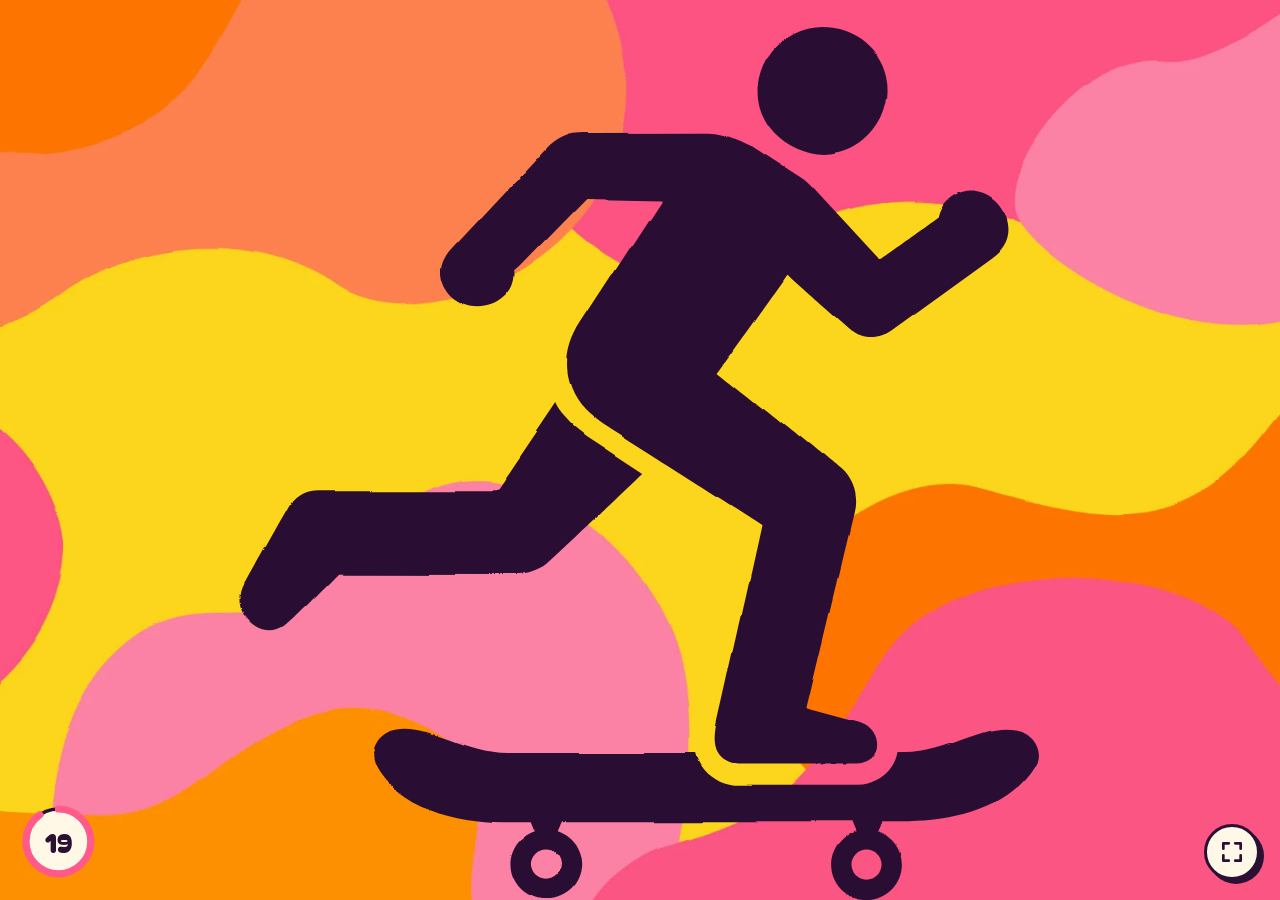
==== index.html @ 972cb2bc "Point the background back to background.webp The CSS referenced assets/background.png, which isn't i" ====
<!doctype html>
<html lang="en">
<head>
  <meta charset="utf-8">
  <meta name="viewport" content="width=device-width, initial-scale=1">
  <title>Nicole Laguerta DES 225</title>
  <meta name="description" content="A playful DES 225 installation where you match silhouettes on the wall. Coming soon.">
  <link rel="preconnect" href="https://fonts.googleapis.com">
  <link rel="preconnect" href="https://fonts.gstatic.com" crossorigin>
  <link href="https://fonts.googleapis.com/css2?family=Bagel+Fat+One&family=Rubik:wght@500;700&display=swap" rel="stylesheet">
  <!-- Bump ?v= after each change so browsers load the new files instead of an old copy -->
  <link rel="stylesheet" href="style.css?v=14">
</head>
<body>
  <!-- "Line boil" wobble, like the Unity shader: noise nudges the edges, and a new noise
       pattern every ~0.3s (script.js) makes the art twitch like hand-drawn animation -->
  <svg class="filters" aria-hidden="true" focusable="false">
    <filter id="boil-bg" x="0" y="0" width="100%" height="100%">
      <feTurbulence class="boil-noise" type="fractalNoise" baseFrequency="0.006" numOctaves="1" seed="1"/>
      <feDisplacementMap in="SourceGraphic" scale="10" xChannelSelector="R" yChannelSelector="G"/>
    </filter>
    <filter id="boil-fig" x="-5%" y="-5%" width="110%" height="110%">
      <feTurbulence class="boil-noise" type="fractalNoise" baseFrequency="0.025" numOctaves="1" seed="1"/>
      <feDisplacementMap in="SourceGraphic" scale="2.5" xChannelSelector="R" yChannelSelector="G"/>
    </filter>
  </svg>
  <div class="bg" aria-hidden="true"></div>

  <main class="stage" id="stage" aria-label="Silhouettes to match"></main>

  <footer class="bottom">
    <div class="timer" id="timer" role="timer" aria-label="Time left in this scene">
      <svg viewBox="0 0 64 64" aria-hidden="true">
        <circle class="track" cx="32" cy="32" r="27"/>
        <circle class="ring" id="timerRing" cx="32" cy="32" r="27"/>
      </svg>
      <span id="timerText">30</span>
    </div>
  </footer>

  <button class="fs-btn" id="fsBtn" type="button" aria-label="Enter fullscreen" title="Fullscreen (F)">
    <svg class="icon-enter" viewBox="0 0 24 24" aria-hidden="true"><path d="M4 9V4h5M20 9V4h-5M4 15v5h5M20 15v5h-5"/></svg>
    <svg class="icon-exit" viewBox="0 0 24 24" aria-hidden="true"><path d="M9 4v5H4M15 4v5h5M9 20v-5H4M15 20v-5h5"/></svg>
  </button>

  <script src="icons.js?v=14"></script>
  <script src="scenes.js?v=14"></script>
  <script src="script.js?v=14"></script>
</body>
</html>
---- style.css ----
:root {
  --ink: #2a1033;
  --cream: #fff8e7;
  --pink: #ff5a8a;
}

* { box-sizing: border-box; margin: 0; }

html, body { height: 100%; }

body {
  background: #ffd61f;
  color: var(--ink);
  font-family: "Rubik", system-ui, sans-serif;
  overflow: hidden;
  display: flex;
  flex-direction: column;
  height: 100vh;
  height: 100dvh;
}

/* Background artwork on its own layer so it can wobble; it overhangs the screen so the
   wobble never pulls in a blank edge */
.bg {
  position: fixed;
  inset: -24px;
  z-index: -1;
  background: url("assets/background.webp?v=2") center / cover no-repeat;
  filter: url(#boil-bg);
}
.filters { position: absolute; width: 0; height: 0; }

/* ---------- Silhouette stage ---------- */
.stage {
  flex: 1;
  min-height: 0;
  display: flex;
  align-items: flex-end;
  justify-content: center;
  /* No bottom padding: the floor in each scene is the screen's bottom edge */
  padding: 3vh clamp(16px, 8vw, 120px) 0;
}

.stage svg {
  width: 100%;
  height: 100%;
  overflow: visible;
}

.figure {
  fill: var(--ink);
  transform-box: fill-box;
  transform-origin: 50% 100%;
  animation: pop 0.6s cubic-bezier(.34, 1.56, .64, 1) both;
  animation-delay: calc(var(--i) * 110ms);
}

@keyframes pop {
  from { transform: scale(0.2) translateY(30px); opacity: 0; }
  to   { transform: scale(1) translateY(0); opacity: 1; }
}

/* ---------- Timer (floats over the stage, bottom-left) ---------- */
.bottom {
  position: fixed;
  left: 20px;
  bottom: 20px;
  z-index: 1;
}

.timer {
  position: relative;
  width: clamp(56px, 6vw, 84px);
  aspect-ratio: 1;
  display: grid;
  place-items: center;
  flex-shrink: 0;
}
.timer svg {
  position: absolute;
  inset: 0;
  transform: rotate(-90deg);
}
.timer .track { fill: var(--cream); stroke: var(--ink); stroke-width: 3; }
.timer .ring {
  fill: none;
  stroke: var(--pink);
  stroke-width: 6;
  stroke-linecap: round;
  stroke-dasharray: 169.65;  /* 2 * pi * 27 */
}
.timer span {
  position: relative;
  font-family: "Bagel Fat One", "Rubik", sans-serif;
  font-size: clamp(1.2rem, 2vw, 1.9rem);
}
.timer.paused span { font-size: clamp(0.8rem, 1.2vw, 1.1rem); }
.timer.urgent span { color: #d6175a; }


/* ---------- Fullscreen toggle ---------- */
.fs-btn {
  position: fixed;
  right: 20px;
  bottom: 20px;
  z-index: 1;
  width: 56px;
  height: 56px;
  border: 3px solid var(--ink);
  border-radius: 50%;
  background: var(--cream);
  box-shadow: 4px 4px 0 var(--ink);
  cursor: pointer;
  display: grid;
  place-items: center;
  transition: transform 0.15s, box-shadow 0.15s, opacity 0.4s;
}
.fs-btn:hover { transform: translate(-2px, -2px); box-shadow: 6px 6px 0 var(--ink); }
.fs-btn:active { transform: translate(3px, 3px); box-shadow: 1px 1px 0 var(--ink); }
.fs-btn:focus-visible { outline: 3px solid var(--pink); outline-offset: 4px; }
.fs-btn svg {
  width: 26px; height: 26px;
  fill: none; stroke: var(--ink); stroke-width: 2.5;
  stroke-linecap: round; stroke-linejoin: round;
}
.fs-btn .icon-exit { display: none; }
.is-fullscreen .fs-btn .icon-enter { display: none; }
.is-fullscreen .fs-btn .icon-exit { display: block; }

/* In fullscreen, fade the button and cursor away when idle */
.is-fullscreen.idle { cursor: none; }
.is-fullscreen.idle .fs-btn { opacity: 0; pointer-events: none; }

@media (prefers-reduced-motion: reduce) {
  .figure { animation: none; }
  .bg { filter: none; }
}
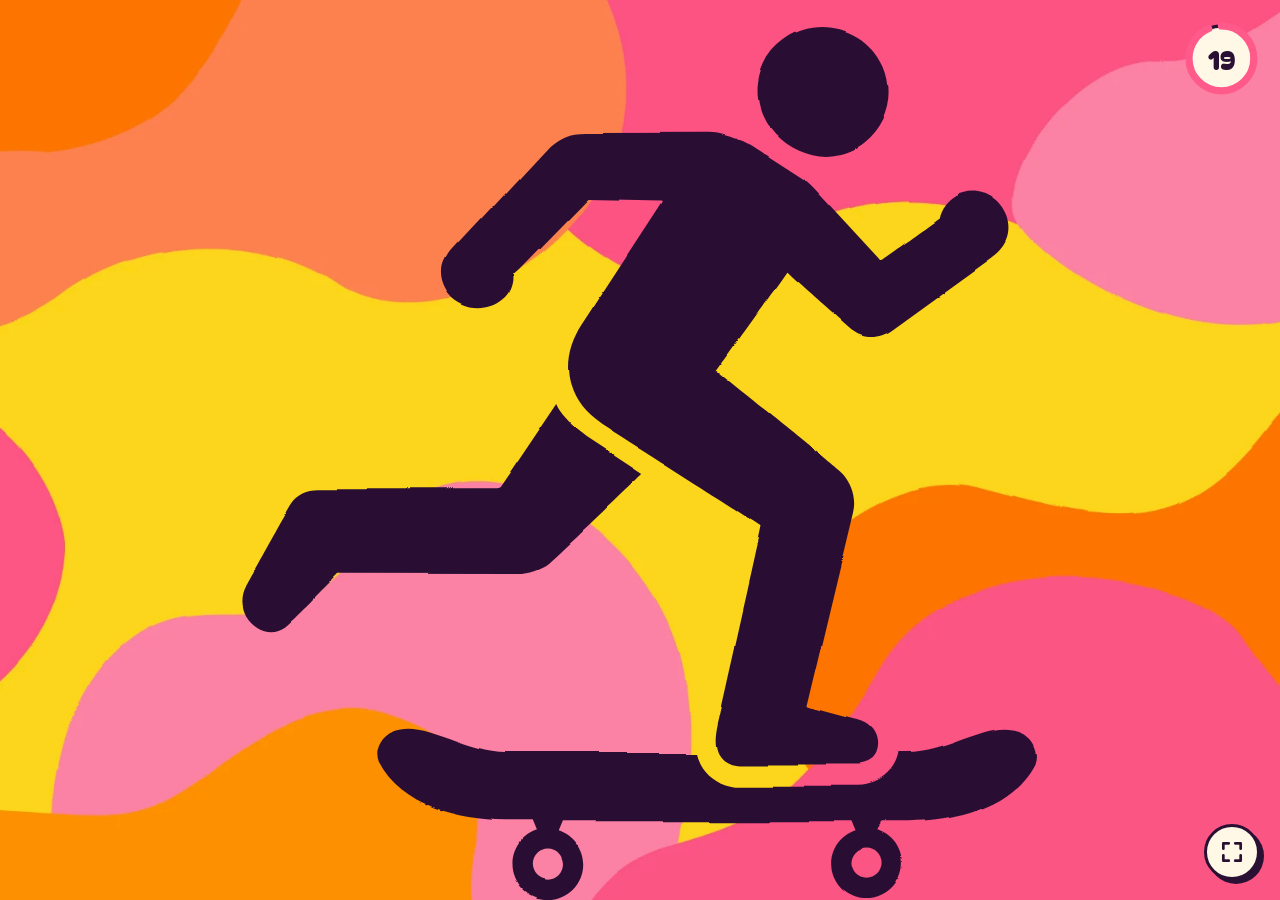
==== commit 54f6a4cb: "Move the timer to the top right Co-Authored-By: Claude Opus 5.5 <noreply@anthropic.com>" ====
--- a/index.html
+++ b/index.html
@@ -9,7 +9,7 @@
   <link rel="preconnect" href="https://fonts.gstatic.com" crossorigin>
   <link href="https://fonts.googleapis.com/css2?family=Bagel+Fat+One&family=Rubik:wght@500;700&display=swap" rel="stylesheet">
   <!-- Bump ?v= after each change so browsers load the new files instead of an old copy -->
-  <link rel="stylesheet" href="style.css?v=14">
+  <link rel="stylesheet" href="style.css?v=15">
 </head>
 <body>
   <!-- "Line boil" wobble, like the Unity shader: noise nudges the edges, and a new noise
@@ -43,8 +43,8 @@
     <svg class="icon-exit" viewBox="0 0 24 24" aria-hidden="true"><path d="M9 4v5H4M15 4v5h5M9 20v-5H4M15 20v-5h5"/></svg>
   </button>
 
-  <script src="icons.js?v=14"></script>
-  <script src="scenes.js?v=14"></script>
-  <script src="script.js?v=14"></script>
+  <script src="icons.js?v=15"></script>
+  <script src="scenes.js?v=15"></script>
+  <script src="script.js?v=15"></script>
 </body>
 </html>
--- a/style.css
+++ b/style.css
@@ -60,11 +60,11 @@
   to   { transform: scale(1) translateY(0); opacity: 1; }
 }
 
-/* ---------- Timer (floats over the stage, bottom-left) ---------- */
+/* ---------- Timer (floats over the stage, top-right) ---------- */
 .bottom {
   position: fixed;
-  left: 20px;
-  bottom: 20px;
+  right: 20px;
+  top: 20px;
   z-index: 1;
 }
 
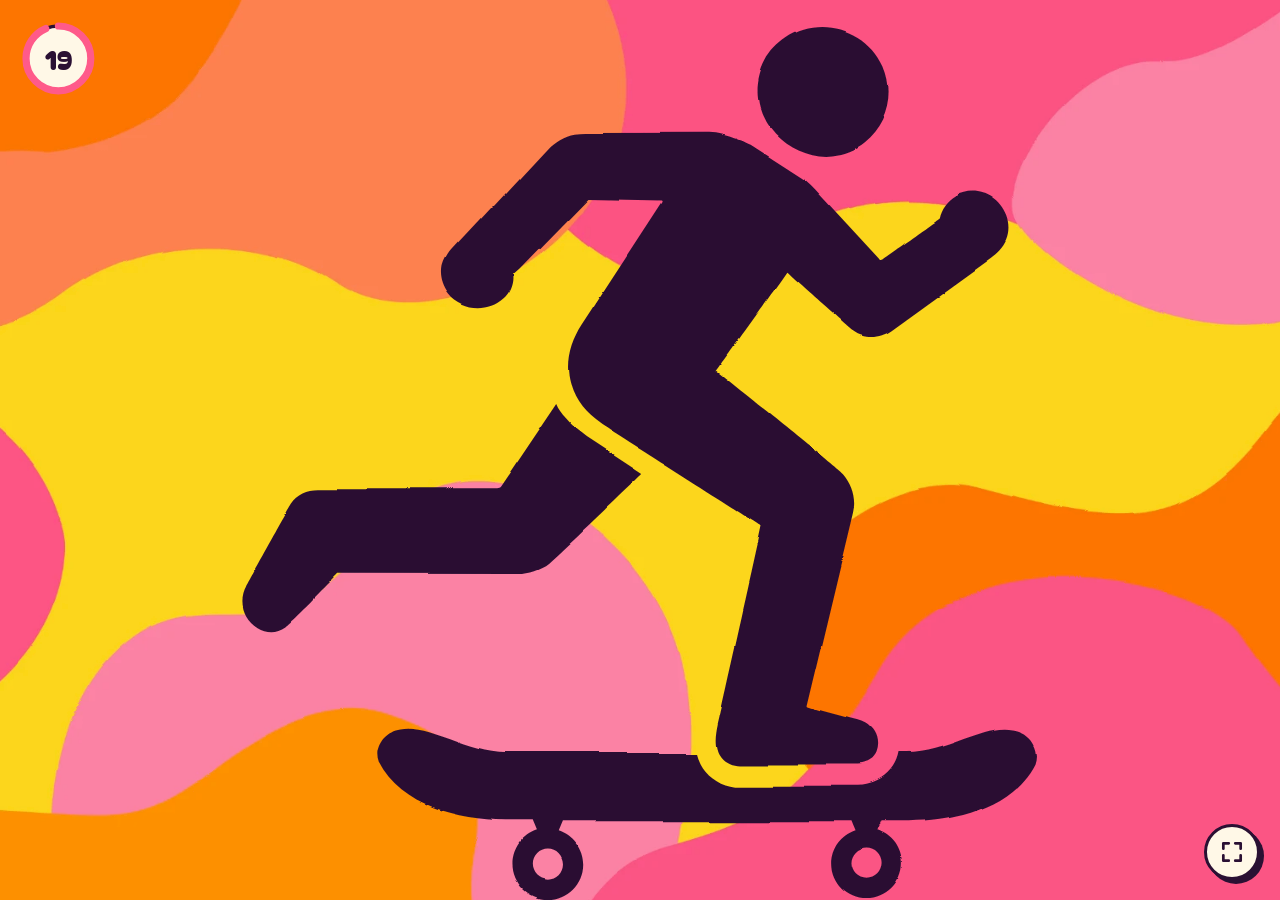
==== commit 67709871: "Count down to a webcam photo at the end of each scene Co-Authored-By: Claude Opus 5.5 <noreply@anthr" ====
--- a/index.html
+++ b/index.html
@@ -9,7 +9,7 @@
   <link rel="preconnect" href="https://fonts.gstatic.com" crossorigin>
   <link href="https://fonts.googleapis.com/css2?family=Bagel+Fat+One&family=Rubik:wght@500;700&display=swap" rel="stylesheet">
   <!-- Bump ?v= after each change so browsers load the new files instead of an old copy -->
-  <link rel="stylesheet" href="style.css?v=15">
+  <link rel="stylesheet" href="style.css?v=16">
 </head>
 <body>
   <!-- "Line boil" wobble, like the Unity shader: noise nudges the edges, and a new noise
@@ -38,13 +38,19 @@
     </div>
   </footer>
 
+  <!-- Webcam photo: countdown over the last seconds, a flash, then the photo -->
+  <video class="cam" id="cam" muted playsinline aria-hidden="true"></video>
+  <div class="countdown" id="countdown" aria-live="assertive" hidden></div>
+  <div class="flash" id="flash" aria-hidden="true"></div>
+  <img class="photo" id="photo" alt="Photo of you matching the silhouette" hidden>
+
   <button class="fs-btn" id="fsBtn" type="button" aria-label="Enter fullscreen" title="Fullscreen (F)">
     <svg class="icon-enter" viewBox="0 0 24 24" aria-hidden="true"><path d="M4 9V4h5M20 9V4h-5M4 15v5h5M20 15v5h-5"/></svg>
     <svg class="icon-exit" viewBox="0 0 24 24" aria-hidden="true"><path d="M9 4v5H4M15 4v5h5M9 20v-5H4M15 20v-5h5"/></svg>
   </button>
 
-  <script src="icons.js?v=15"></script>
-  <script src="scenes.js?v=15"></script>
-  <script src="script.js?v=15"></script>
+  <script src="icons.js?v=16"></script>
+  <script src="scenes.js?v=16"></script>
+  <script src="script.js?v=16"></script>
 </body>
 </html>
--- a/style.css
+++ b/style.css
@@ -60,10 +60,10 @@
   to   { transform: scale(1) translateY(0); opacity: 1; }
 }
 
-/* ---------- Timer (floats over the stage, top-right) ---------- */
+/* ---------- Timer (floats over the stage, top-left) ---------- */
 .bottom {
   position: fixed;
-  right: 20px;
+  left: 20px;
   top: 20px;
   z-index: 1;
 }
@@ -97,6 +97,62 @@
 .timer.paused span { font-size: clamp(0.8rem, 1.2vw, 1.1rem); }
 .timer.urgent span { color: #d6175a; }
 
+
+/* ---------- Webcam photo ---------- */
+/* The camera feed stays invisible; it only supplies frames for the photo */
+.cam { position: fixed; width: 1px; height: 1px; opacity: 0; pointer-events: none; }
+
+.countdown {
+  position: fixed;
+  inset: 0;
+  z-index: 2;
+  display: grid;
+  place-items: center;
+  pointer-events: none;
+  font-family: "Bagel Fat One", "Rubik", sans-serif;
+  font-size: clamp(8rem, 30vh, 18rem);
+  line-height: 1;
+  color: var(--cream);
+  -webkit-text-stroke: 6px var(--ink);
+  paint-order: stroke fill;
+  text-shadow: 8px 8px 0 var(--ink);
+}
+.countdown[hidden] { display: none; }
+.countdown.tick { animation: count 1s ease-out both; }
+@keyframes count {
+  from { transform: scale(1.6); opacity: 0; }
+  20%  { transform: scale(1); opacity: 1; }
+  80%  { opacity: 1; }
+  to   { transform: scale(0.9); opacity: 0; }
+}
+
+.flash {
+  position: fixed;
+  inset: 0;
+  z-index: 3;
+  background: #fff;
+  opacity: 0;
+  pointer-events: none;
+}
+.flash.go { animation: flash 0.6s ease-out; }
+@keyframes flash { from { opacity: 1; } to { opacity: 0; } }
+
+.photo {
+  position: fixed;
+  top: 50%;
+  left: 50%;
+  z-index: 2;
+  max-width: 70vw;
+  max-height: 70vh;
+  border: 14px solid var(--cream);
+  outline: 3px solid var(--ink);
+  box-shadow: 10px 10px 0 var(--ink);
+  transform: translate(-50%, -50%) rotate(-2deg);
+  animation: drop 0.5s cubic-bezier(.34, 1.56, .64, 1) both;
+}
+@keyframes drop {
+  from { transform: translate(-50%, -50%) rotate(-8deg) scale(0.6); opacity: 0; }
+}
 
 /* ---------- Fullscreen toggle ---------- */
 .fs-btn {
@@ -132,6 +188,6 @@
 .is-fullscreen.idle .fs-btn { opacity: 0; pointer-events: none; }
 
 @media (prefers-reduced-motion: reduce) {
-  .figure { animation: none; }
+  .figure, .countdown.tick, .photo { animation: none; }
   .bg { filter: none; }
 }
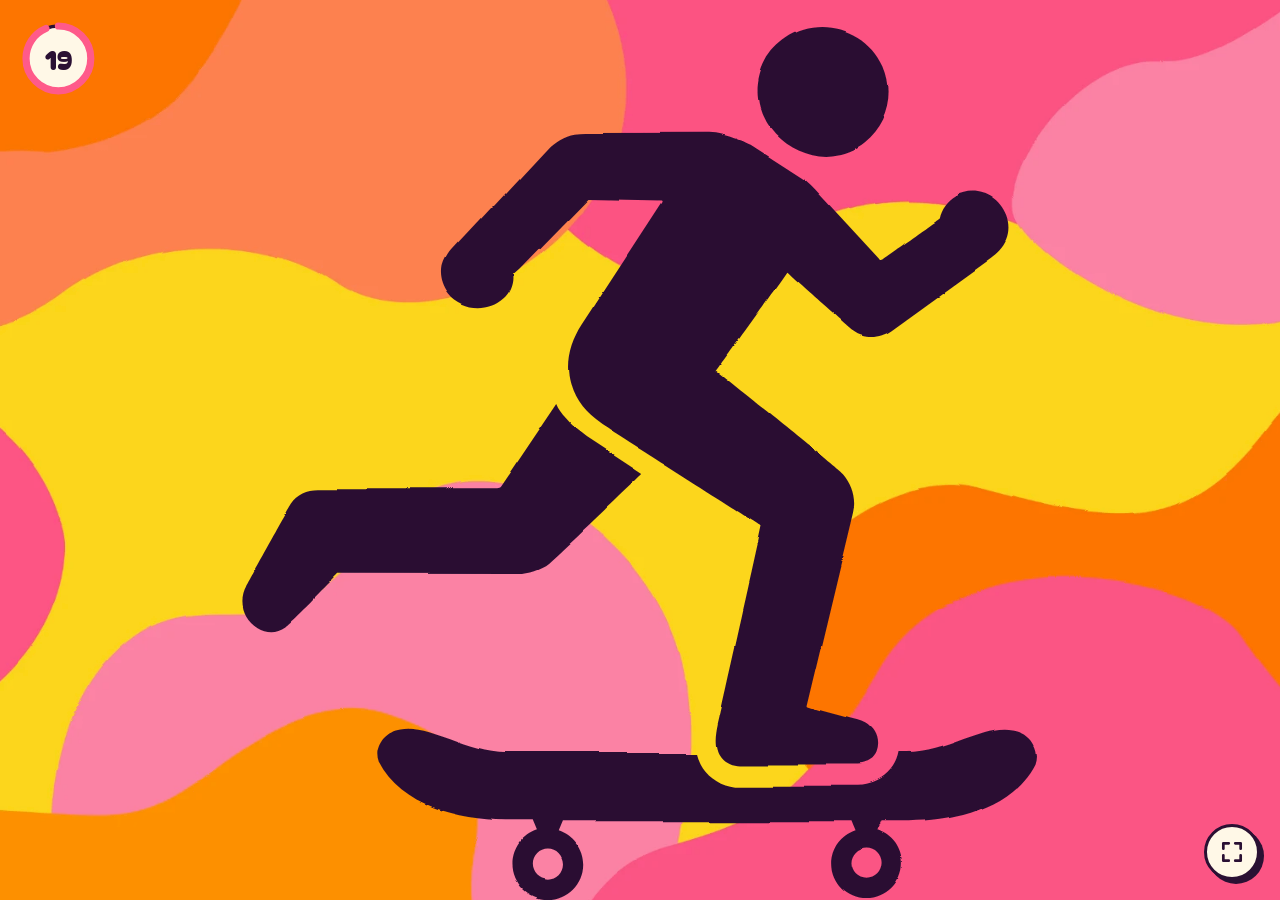
==== commit e975120f: "Add a camera badge, live preview and built-in camera choice to the photo countdown Co-Authored-By: C" ====
--- a/index.html
+++ b/index.html
@@ -9,7 +9,7 @@
   <link rel="preconnect" href="https://fonts.gstatic.com" crossorigin>
   <link href="https://fonts.googleapis.com/css2?family=Bagel+Fat+One&family=Rubik:wght@500;700&display=swap" rel="stylesheet">
   <!-- Bump ?v= after each change so browsers load the new files instead of an old copy -->
-  <link rel="stylesheet" href="style.css?v=16">
+  <link rel="stylesheet" href="style.css?v=17">
 </head>
 <body>
   <!-- "Line boil" wobble, like the Unity shader: noise nudges the edges, and a new noise
@@ -39,8 +39,22 @@
   </footer>
 
   <!-- Webcam photo: countdown over the last seconds, a flash, then the photo -->
-  <video class="cam" id="cam" muted playsinline aria-hidden="true"></video>
-  <div class="countdown" id="countdown" aria-live="assertive" hidden></div>
+  <!-- Live camera preview (mirrored), shown top-right during the countdown -->
+  <div class="viewfinder" aria-hidden="true">
+    <video class="cam" id="cam" muted playsinline></video>
+    <span class="vf-rec"></span>
+  </div>
+  <div class="countdown" id="countdown" aria-live="assertive" hidden>
+    <!-- Camera badge with a blinking red dot: tells people a photo is coming -->
+    <div class="cam-badge" aria-label="Photo coming up">
+      <svg viewBox="0 0 48 40" aria-hidden="true">
+        <path class="cam-body" d="M17 6h14l3 5h7a4 4 0 0 1 4 4v18a4 4 0 0 1-4 4H7a4 4 0 0 1-4-4V15a4 4 0 0 1 4-4h7z"/>
+        <circle class="cam-lens" cx="24" cy="23" r="8"/>
+        <circle class="cam-rec" cx="39" cy="17" r="3"/>
+      </svg>
+    </div>
+    <span class="countdown-num" id="countdownNum"></span>
+  </div>
   <div class="flash" id="flash" aria-hidden="true"></div>
   <img class="photo" id="photo" alt="Photo of you matching the silhouette" hidden>
 
@@ -49,8 +63,8 @@
     <svg class="icon-exit" viewBox="0 0 24 24" aria-hidden="true"><path d="M9 4v5H4M15 4v5h5M9 20v-5H4M15 20v-5h5"/></svg>
   </button>
 
-  <script src="icons.js?v=16"></script>
-  <script src="scenes.js?v=16"></script>
-  <script src="script.js?v=16"></script>
+  <script src="icons.js?v=17"></script>
+  <script src="scenes.js?v=17"></script>
+  <script src="script.js?v=17"></script>
 </body>
 </html>
--- a/style.css
+++ b/style.css
@@ -99,16 +99,52 @@
 
 
 /* ---------- Webcam photo ---------- */
-/* The camera feed stays invisible; it only supplies frames for the photo */
-.cam { position: fixed; width: 1px; height: 1px; opacity: 0; pointer-events: none; }
+/* Live preview, top-right. Hidden (but still running) until the countdown starts. */
+.viewfinder {
+  position: fixed;
+  top: 20px;
+  right: 20px;
+  z-index: 2;
+  width: clamp(160px, 26vw, 420px);
+  border: 8px solid var(--cream);
+  outline: 3px solid var(--ink);
+  box-shadow: 6px 6px 0 var(--ink);
+  background: var(--ink);
+  pointer-events: none;
+  opacity: 0;
+  transform: translateY(-16px) rotate(2deg);
+  transition: opacity 0.3s, transform 0.4s cubic-bezier(.34, 1.56, .64, 1);
+}
+.counting .viewfinder { opacity: 1; transform: rotate(2deg); }
+.cam {
+  display: block;
+  width: 100%;
+  transform: scaleX(-1); /* mirror, like a selfie (the photo is mirrored too) */
+}
+.vf-rec {
+  position: absolute;
+  top: 10px;
+  left: 10px;
+  width: 16px;
+  height: 16px;
+  border-radius: 50%;
+  background: #ff2d55;
+  border: 2px solid var(--cream);
+  animation: rec 1s steps(2, jump-none) infinite;
+}
 
 .countdown {
   position: fixed;
   inset: 0;
   z-index: 2;
-  display: grid;
-  place-items: center;
+  display: flex;
+  flex-direction: column;
+  align-items: center;
+  justify-content: center;
+  gap: 2vh;
   pointer-events: none;
+}
+.countdown-num {
   font-family: "Bagel Fat One", "Rubik", sans-serif;
   font-size: clamp(8rem, 30vh, 18rem);
   line-height: 1;
@@ -118,7 +154,25 @@
   text-shadow: 8px 8px 0 var(--ink);
 }
 .countdown[hidden] { display: none; }
-.countdown.tick { animation: count 1s ease-out both; }
+.countdown-num.tick { animation: count 1s ease-out both; }
+
+.cam-badge {
+  width: clamp(96px, 16vh, 180px);
+  aspect-ratio: 1;
+  border: 4px solid var(--ink);
+  border-radius: 50%;
+  background: var(--cream);
+  box-shadow: 6px 6px 0 var(--ink);
+  display: grid;
+  place-items: center;
+  animation: badge-in 0.4s cubic-bezier(.34, 1.56, .64, 1) both;
+}
+.cam-badge svg { width: 62%; overflow: visible; }
+.cam-body { fill: var(--ink); }
+.cam-lens { fill: var(--cream); stroke: var(--ink); stroke-width: 3; }
+.cam-rec { fill: #ff2d55; animation: rec 1s steps(2, jump-none) infinite; }
+@keyframes badge-in { from { transform: scale(0); } }
+@keyframes rec { 50% { opacity: 0.15; } }
 @keyframes count {
   from { transform: scale(1.6); opacity: 0; }
   20%  { transform: scale(1); opacity: 1; }
@@ -188,6 +242,7 @@
 .is-fullscreen.idle .fs-btn { opacity: 0; pointer-events: none; }
 
 @media (prefers-reduced-motion: reduce) {
-  .figure, .countdown.tick, .photo { animation: none; }
+  .figure, .countdown-num.tick, .photo, .cam-badge, .cam-rec, .vf-rec { animation: none; }
+  .viewfinder { transition: none; }
   .bg { filter: none; }
 }
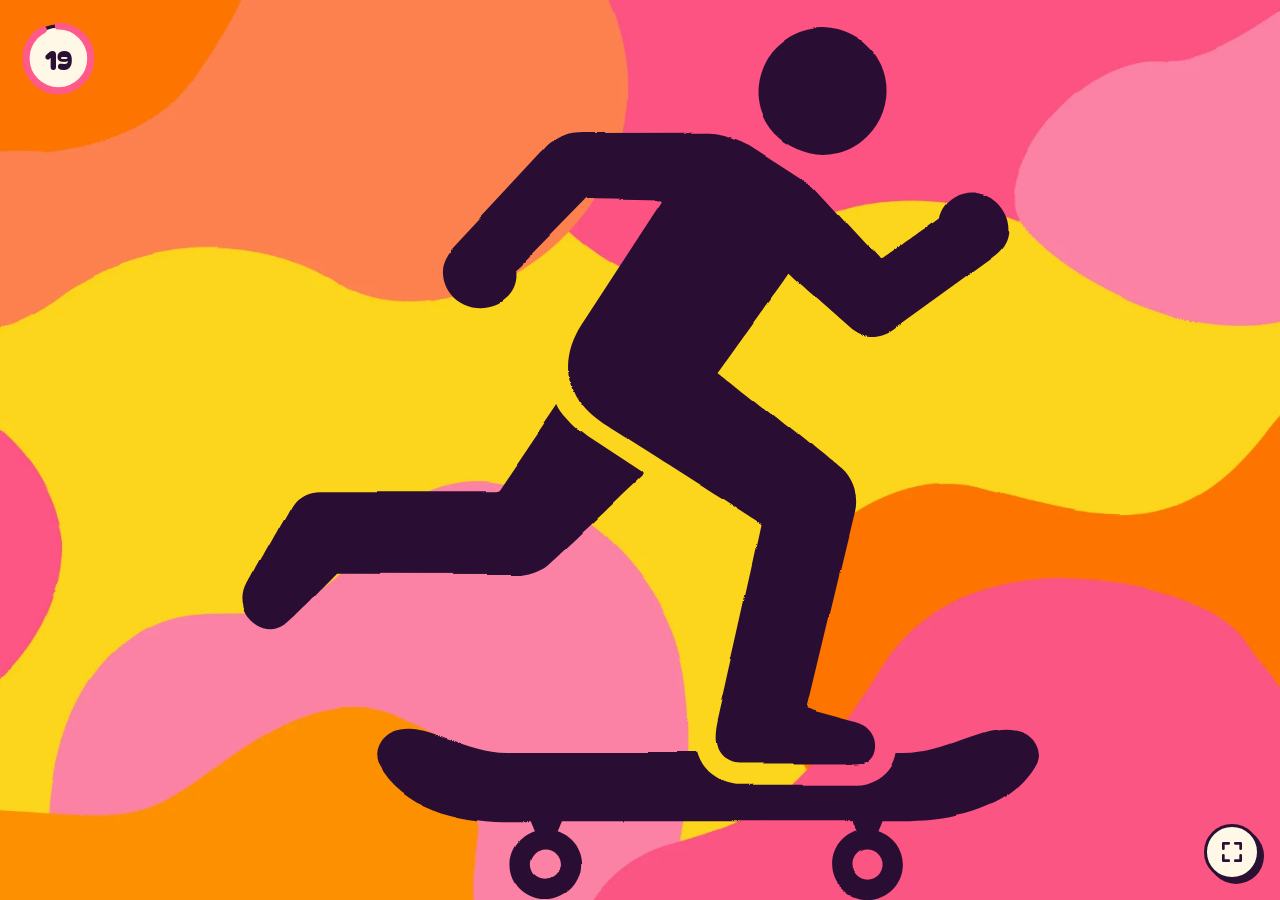
==== commit 4a47c688: "Save each photo and add a gallery page; show the photo for 6 seconds Co-Authored-By: Claude Opus 5.5" ====
--- a/index.html
+++ b/index.html
@@ -9,7 +9,7 @@
   <link rel="preconnect" href="https://fonts.gstatic.com" crossorigin>
   <link href="https://fonts.googleapis.com/css2?family=Bagel+Fat+One&family=Rubik:wght@500;700&display=swap" rel="stylesheet">
   <!-- Bump ?v= after each change so browsers load the new files instead of an old copy -->
-  <link rel="stylesheet" href="style.css?v=17">
+  <link rel="stylesheet" href="style.css?v=18">
 </head>
 <body>
   <!-- "Line boil" wobble, like the Unity shader: noise nudges the edges, and a new noise
@@ -63,8 +63,9 @@
     <svg class="icon-exit" viewBox="0 0 24 24" aria-hidden="true"><path d="M9 4v5H4M15 4v5h5M9 20v-5H4M15 20v-5h5"/></svg>
   </button>
 
-  <script src="icons.js?v=17"></script>
-  <script src="scenes.js?v=17"></script>
-  <script src="script.js?v=17"></script>
+  <script src="icons.js?v=18"></script>
+  <script src="scenes.js?v=18"></script>
+  <script src="photos-db.js?v=18"></script>
+  <script src="script.js?v=18"></script>
 </body>
 </html>
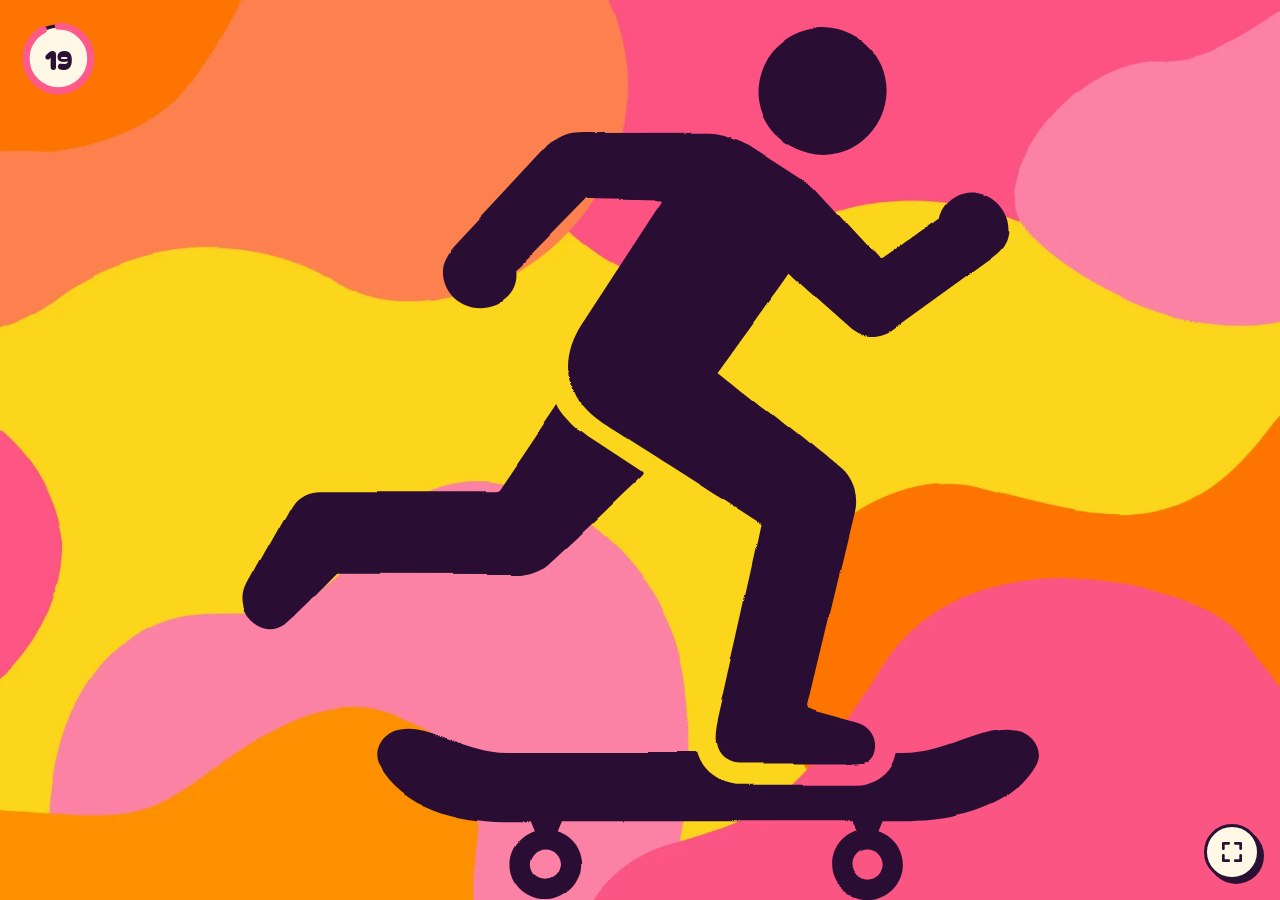
==== commit 72a12524: "Reload into newer versions automatically between scenes Co-Authored-By: Claude Opus 5.5 <noreply@ant" ====
--- a/index.html
+++ b/index.html
@@ -9,7 +9,7 @@
   <link rel="preconnect" href="https://fonts.gstatic.com" crossorigin>
   <link href="https://fonts.googleapis.com/css2?family=Bagel+Fat+One&family=Rubik:wght@500;700&display=swap" rel="stylesheet">
   <!-- Bump ?v= after each change so browsers load the new files instead of an old copy -->
-  <link rel="stylesheet" href="style.css?v=18">
+  <link rel="stylesheet" href="style.css?v=19">
 </head>
 <body>
   <!-- "Line boil" wobble, like the Unity shader: noise nudges the edges, and a new noise
@@ -63,9 +63,9 @@
     <svg class="icon-exit" viewBox="0 0 24 24" aria-hidden="true"><path d="M9 4v5H4M15 4v5h5M9 20v-5H4M15 20v-5h5"/></svg>
   </button>
 
-  <script src="icons.js?v=18"></script>
-  <script src="scenes.js?v=18"></script>
-  <script src="photos-db.js?v=18"></script>
-  <script src="script.js?v=18"></script>
+  <script src="icons.js?v=19"></script>
+  <script src="scenes.js?v=19"></script>
+  <script src="photos-db.js?v=19"></script>
+  <script src="script.js?v=19"></script>
 </body>
 </html>
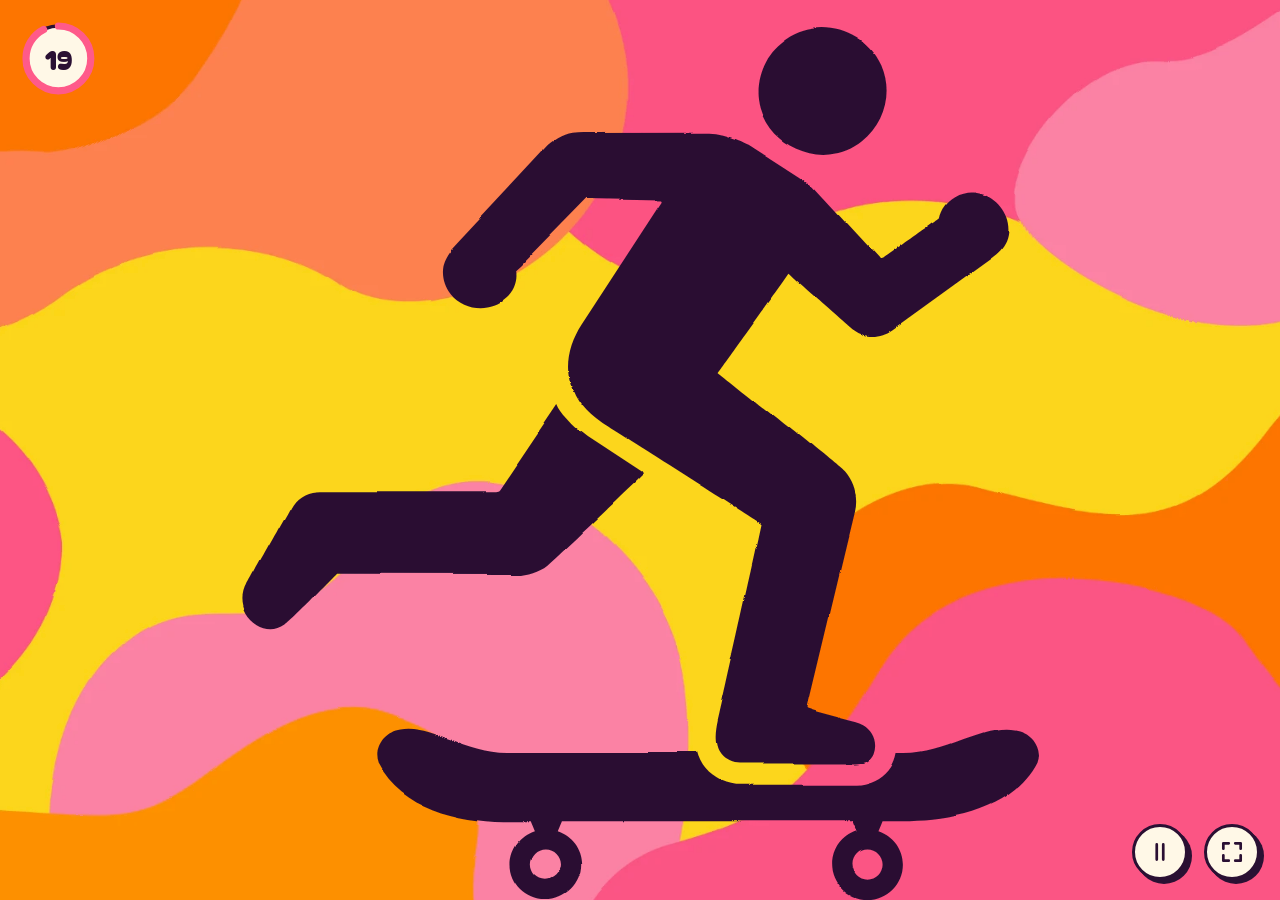
==== commit f69ce857: "Add a pause button that stops the timer and turns the camera off Co-Authored-By: Claude Opus 5.5 <no" ====
--- a/index.html
+++ b/index.html
@@ -9,7 +9,7 @@
   <link rel="preconnect" href="https://fonts.gstatic.com" crossorigin>
   <link href="https://fonts.googleapis.com/css2?family=Bagel+Fat+One&family=Rubik:wght@500;700&display=swap" rel="stylesheet">
   <!-- Bump ?v= after each change so browsers load the new files instead of an old copy -->
-  <link rel="stylesheet" href="style.css?v=19">
+  <link rel="stylesheet" href="style.css?v=20">
 </head>
 <body>
   <!-- "Line boil" wobble, like the Unity shader: noise nudges the edges, and a new noise
@@ -58,14 +58,20 @@
   <div class="flash" id="flash" aria-hidden="true"></div>
   <img class="photo" id="photo" alt="Photo of you matching the silhouette" hidden>
 
+  <!-- Pause: stops the timer and turns the camera off (Space does the same) -->
+  <button class="fs-btn pause-btn" id="pauseBtn" type="button" aria-label="Pause timer and camera" aria-pressed="false" title="Pause (Space)">
+    <svg class="icon-pause" viewBox="0 0 24 24" aria-hidden="true"><path d="M9 5v14M15 5v14"/></svg>
+    <svg class="icon-play" viewBox="0 0 24 24" aria-hidden="true"><path d="M8 5l11 7-11 7z"/></svg>
+  </button>
+
   <button class="fs-btn" id="fsBtn" type="button" aria-label="Enter fullscreen" title="Fullscreen (F)">
     <svg class="icon-enter" viewBox="0 0 24 24" aria-hidden="true"><path d="M4 9V4h5M20 9V4h-5M4 15v5h5M20 15v5h-5"/></svg>
     <svg class="icon-exit" viewBox="0 0 24 24" aria-hidden="true"><path d="M9 4v5H4M15 4v5h5M9 20v-5H4M15 20v-5h5"/></svg>
   </button>
 
-  <script src="icons.js?v=19"></script>
-  <script src="scenes.js?v=19"></script>
-  <script src="photos-db.js?v=19"></script>
-  <script src="script.js?v=19"></script>
+  <script src="icons.js?v=20"></script>
+  <script src="scenes.js?v=20"></script>
+  <script src="photos-db.js?v=20"></script>
+  <script src="script.js?v=20"></script>
 </body>
 </html>
--- a/style.css
+++ b/style.css
@@ -234,6 +234,15 @@
   stroke-linecap: round; stroke-linejoin: round;
 }
 .fs-btn .icon-exit { display: none; }
+
+/* Pause button sits just left of the fullscreen button */
+.pause-btn { right: 92px; }
+.pause-btn .icon-play { display: none; fill: var(--ink); stroke-width: 2; }
+.is-paused .pause-btn { background: var(--pink); }
+.is-paused .pause-btn .icon-pause { display: none; }
+.is-paused .pause-btn .icon-play { display: block; }
+/* Keep the button visible while paused, even when fullscreen hides the controls */
+.is-fullscreen.idle.is-paused .pause-btn { opacity: 1; pointer-events: auto; }
 .is-fullscreen .fs-btn .icon-enter { display: none; }
 .is-fullscreen .fs-btn .icon-exit { display: block; }
 
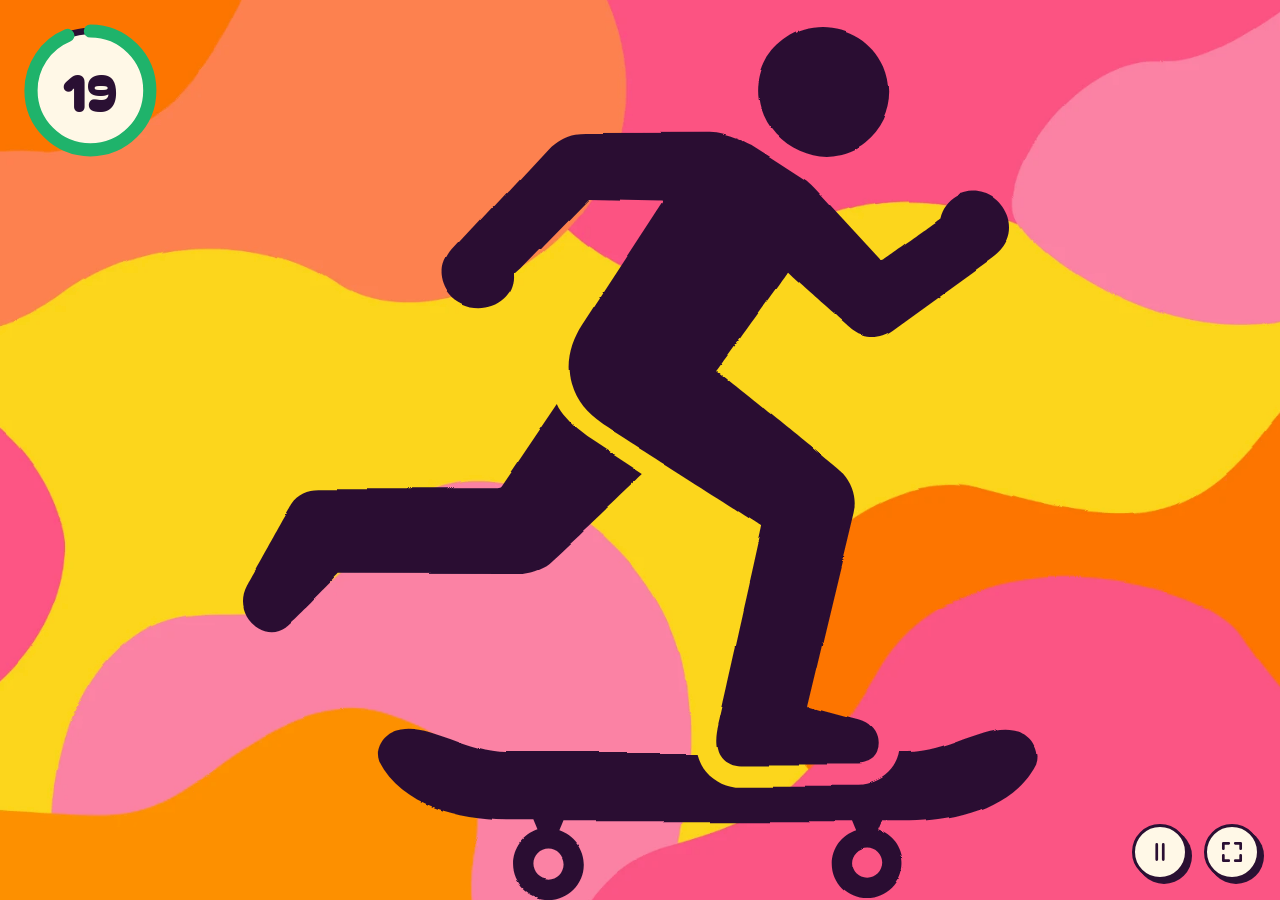
==== commit 3bf49c88: "Make the timer bigger and switch the pink accents to green Widen the stage's side margins to match t" ====
--- a/index.html
+++ b/index.html
@@ -9,7 +9,7 @@
   <link rel="preconnect" href="https://fonts.gstatic.com" crossorigin>
   <link href="https://fonts.googleapis.com/css2?family=Bagel+Fat+One&family=Rubik:wght@500;700&display=swap" rel="stylesheet">
   <!-- Bump ?v= after each change so browsers load the new files instead of an old copy -->
-  <link rel="stylesheet" href="style.css?v=20">
+  <link rel="stylesheet" href="style.css?v=21">
 </head>
 <body>
   <!-- "Line boil" wobble, like the Unity shader: noise nudges the edges, and a new noise
@@ -69,9 +69,9 @@
     <svg class="icon-exit" viewBox="0 0 24 24" aria-hidden="true"><path d="M9 4v5H4M15 4v5h5M9 20v-5H4M15 20v-5h5"/></svg>
   </button>
 
-  <script src="icons.js?v=20"></script>
-  <script src="scenes.js?v=20"></script>
-  <script src="photos-db.js?v=20"></script>
-  <script src="script.js?v=20"></script>
+  <script src="icons.js?v=21"></script>
+  <script src="scenes.js?v=21"></script>
+  <script src="photos-db.js?v=21"></script>
+  <script src="script.js?v=21"></script>
 </body>
 </html>
--- a/style.css
+++ b/style.css
@@ -1,7 +1,7 @@
 :root {
   --ink: #2a1033;
   --cream: #fff8e7;
-  --pink: #ff5a8a;
+  --green: #1fb36b;
 }
 
 * { box-sizing: border-box; margin: 0; }
@@ -37,8 +37,9 @@
   display: flex;
   align-items: flex-end;
   justify-content: center;
-  /* No bottom padding: the floor in each scene is the screen's bottom edge */
-  padding: 3vh clamp(16px, 8vw, 120px) 0;
+  /* No bottom padding: the floor in each scene is the screen's bottom edge.
+     Side padding = the timer's width + its 20px inset + a small gap, so wide scenes stay clear of it. */
+  padding: 3vh clamp(16px, calc(11vw + 32px), 192px) 0;
 }
 
 .stage svg {
@@ -70,7 +71,7 @@
 
 .timer {
   position: relative;
-  width: clamp(56px, 6vw, 84px);
+  width: clamp(96px, 11vw, 160px);
   aspect-ratio: 1;
   display: grid;
   place-items: center;
@@ -84,7 +85,7 @@
 .timer .track { fill: var(--cream); stroke: var(--ink); stroke-width: 3; }
 .timer .ring {
   fill: none;
-  stroke: var(--pink);
+  stroke: var(--green);
   stroke-width: 6;
   stroke-linecap: round;
   stroke-dasharray: 169.65;  /* 2 * pi * 27 */
@@ -92,10 +93,10 @@
 .timer span {
   position: relative;
   font-family: "Bagel Fat One", "Rubik", sans-serif;
-  font-size: clamp(1.2rem, 2vw, 1.9rem);
-}
-.timer.paused span { font-size: clamp(0.8rem, 1.2vw, 1.1rem); }
-.timer.urgent span { color: #d6175a; }
+  font-size: clamp(2.2rem, 4vw, 3.6rem);
+}
+.timer.paused span { font-size: clamp(1.1rem, 1.9vw, 1.7rem); }
+.timer.urgent span { color: #0f7a44; }
 
 
 /* ---------- Webcam photo ---------- */
@@ -227,7 +228,7 @@
 }
 .fs-btn:hover { transform: translate(-2px, -2px); box-shadow: 6px 6px 0 var(--ink); }
 .fs-btn:active { transform: translate(3px, 3px); box-shadow: 1px 1px 0 var(--ink); }
-.fs-btn:focus-visible { outline: 3px solid var(--pink); outline-offset: 4px; }
+.fs-btn:focus-visible { outline: 3px solid var(--green); outline-offset: 4px; }
 .fs-btn svg {
   width: 26px; height: 26px;
   fill: none; stroke: var(--ink); stroke-width: 2.5;
@@ -238,7 +239,7 @@
 /* Pause button sits just left of the fullscreen button */
 .pause-btn { right: 92px; }
 .pause-btn .icon-play { display: none; fill: var(--ink); stroke-width: 2; }
-.is-paused .pause-btn { background: var(--pink); }
+.is-paused .pause-btn { background: var(--green); }
 .is-paused .pause-btn .icon-pause { display: none; }
 .is-paused .pause-btn .icon-play { display: block; }
 /* Keep the button visible while paused, even when fullscreen hides the controls */
